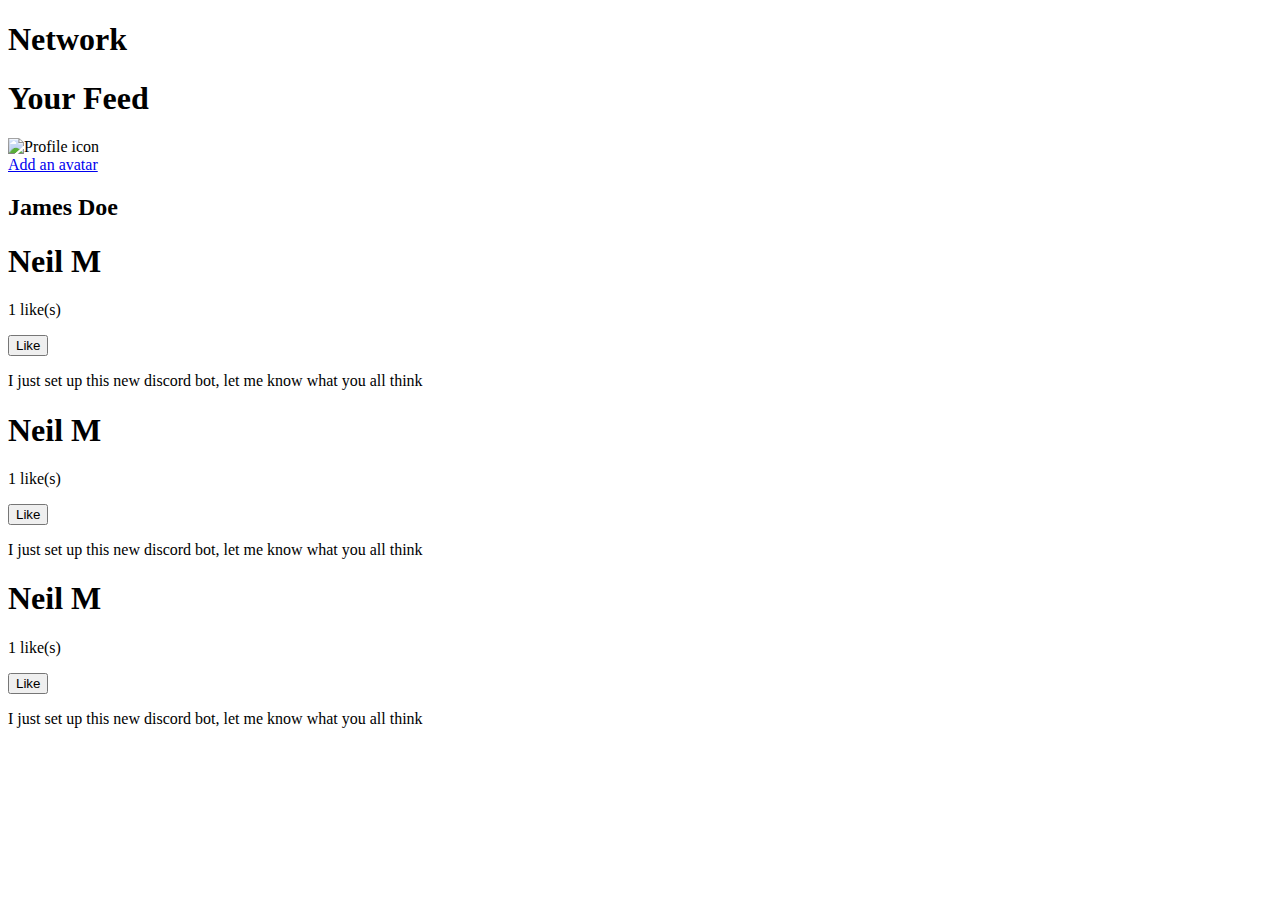
==== Part II/likes.html @ ea939839 "adding new changes" ====
<!DOCTYPE html>
<html lang="en">
    <head>
        <meta charset="utf-8">
        <title>
            Likes part II
        </title>
        <link rel="stylesheet" href="./css/styles.css">
    </head>
    <body>
        <header>
            <nav class="holdnavbar">
                <nav class="navbar">
                    <h1 class="navtittle">
                        Network
                    </h1>
                </nav>
            </nav>
        </header>
        <h1 class="yourFeed">
            Your Feed
        </h1>
        <main>
            <div class="holdbodyright">
                <div class="block1">
                    <div class="ninjacolumn1">
                        <div>
                        <img id="profilepicture" src="./user-circle.png" alt="Profile icon">
                        </div>
                        <a href="#">Add an avatar</a>
                        <h2>
                            James Doe
                        </h2>
                    </div>
                </div>
            </div>
            <div class="holdbodyleft">
                <div class="block2">
                    <div class="head">
                        <h1 class="blocktittle">
                            Neil M
                        </h1>
                        <p class="blockparagraph">
                            <span class="increaseNum">1</span> like(s)
                        </p>
                        <button class="likeButton" onclick="increaselikes()">
                            Like
                        </button>
                    </div>
                    <div class="footer">
                        <p class="description">
                            I just set up this new discord bot, let me know what you all think <a href="#"></a>
                        </p>
                    </div>
                </div>
                <div class="block2">
                    <div class="head">
                        <h1 class="blocktittle">
                            Neil M
                        </h1>
                        <p class="blockparagraph">
                            <span class="increaseNum">1</span> like(s)
                        </p>
                        <button class="likeButton" onclick="increaselikes()">
                            Like
                        </button>
                    </div>
                    <div class="footer">
                        <p class="description">
                            I just set up this new discord bot, let me know what you all think <a href="#"></a>
                        </p>
                    </div>
                </div>
                <div class="block2">
                    <div class="head">
                        <h1 class="blocktittle">
                            Neil M
                        </h1>
                        <p class="blockparagraph">
                            <span class="increaseNum">1</span> like(s)
                        </p>
                        <button class="likeButton" onclick="increaselikes()">
                            Like
                        </button>
                    </div>
                    <div class="footer">
                        <p class="description">
                            I just set up this new discord bot, let me know what you all think <a href="#"></a>
                        </p>
                    </div>
                </div>
            </div>
        </main>
        <script src="./js/index.js"></script>
    </body>
</html>
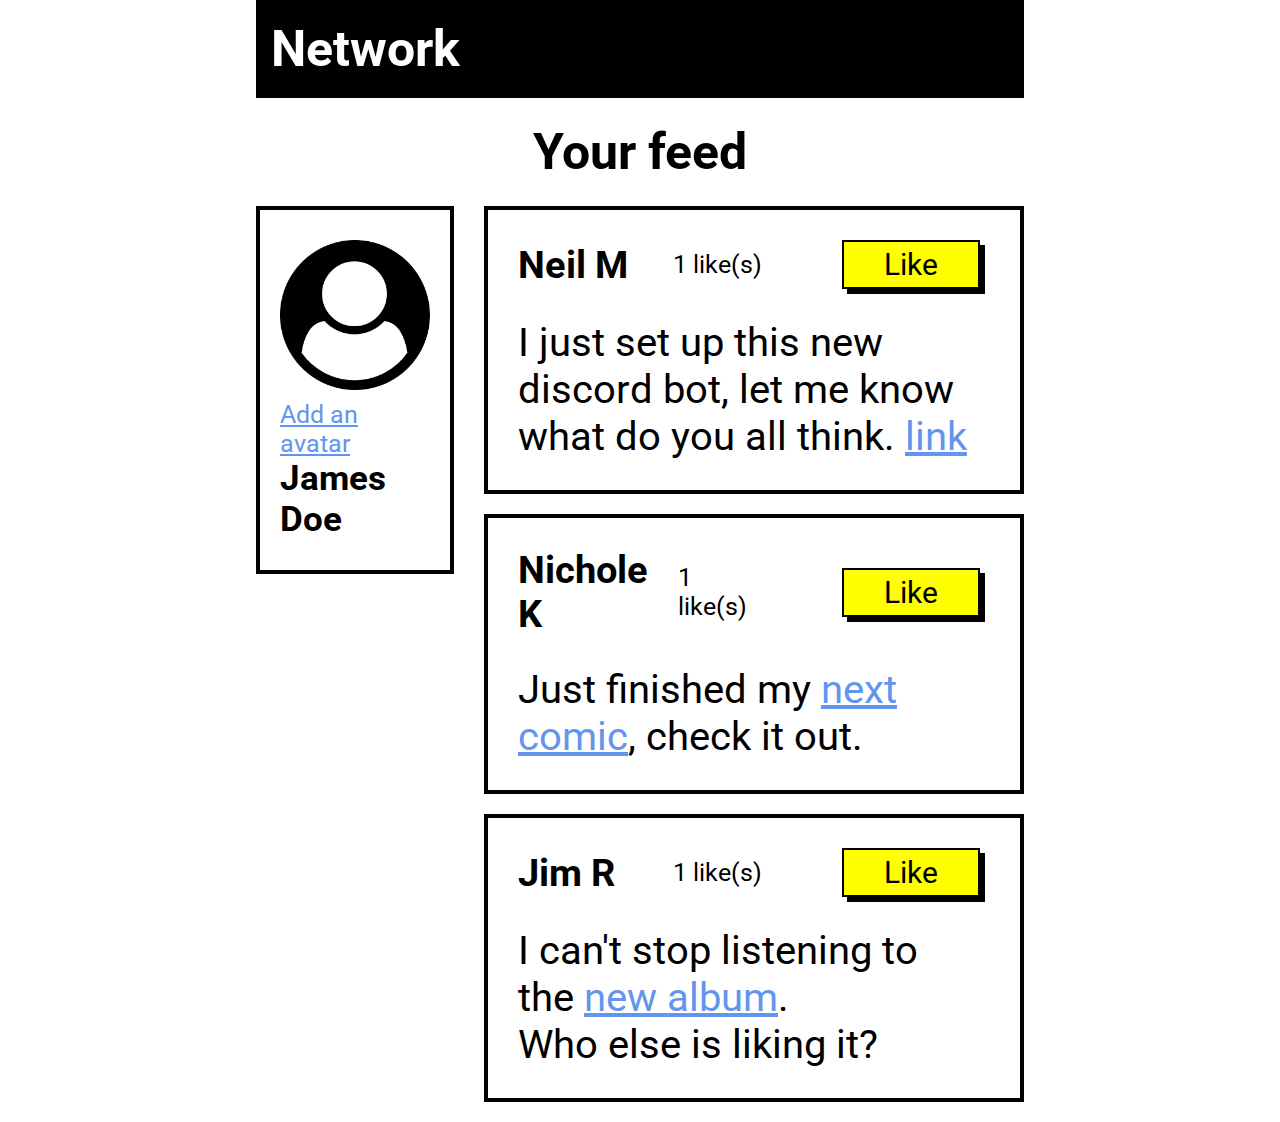
==== commit e380ca92: "Adding Changes" ====
--- a/Part II/likes.html
+++ b/Part II/likes.html
@@ -1,96 +1,64 @@
 <!DOCTYPE html>
 <html lang="en">
     <head>
-        <meta charset="utf-8">
         <title>
-            Likes part II
+            Likes
         </title>
+        <meta charset="UTF-8">
         <link rel="stylesheet" href="./css/styles.css">
     </head>
+
     <body>
-        <header>
-            <nav class="holdnavbar">
-                <nav class="navbar">
-                    <h1 class="navtittle">
-                        Network
-                    </h1>
-                </nav>
-            </nav>
-        </header>
-        <h1 class="yourFeed">
-            Your Feed
-        </h1>
-        <main>
-            <div class="holdbodyright">
-                <div class="block1">
-                    <div class="ninjacolumn1">
-                        <div>
-                        <img id="profilepicture" src="./user-circle.png" alt="Profile icon">
+        <div class="topBar">
+            <h1>Network</h1>
+        </div>
+        <p class="feed">Your feed</p>
+        <div class="container">
+            <div class="leftColumn">
+                <img src="./../user-circle.png" alt="user picture" class="profilePic">
+                <a href="#">Add an avatar</a>
+                <p class="name">James Doe</p>
+            </div>
+            
+            <div class="rightColumn">
+                <div class="userInfo">
+                    <div class="upperInfo">
+                        <h2 class="userName">Neil M</h1>    
+                        <div class="topRightSide">
+                            <p><span class="likesValue1">1</span> like(s)</p>
+                        <button class="likes" onclick="changeValue1()">Like</button>
                         </div>
-                        <a href="#">Add an avatar</a>
-                        <h2>
-                            James Doe
-                        </h2>
+                    </div>
+                    <div>
+                        <p class="post">I just set up this new discord bot, let me know what do you all think. <a href="#">link</a></p>
+                    </div>
+                </div>
+                <div class="userInfo">
+                    <div class="upperInfo">
+                        <h2 class="userName">Nichole K</h1>
+                        <div class="topRightSide">
+                            <p><span class="likesValue2">1</span> like(s)</p>
+                            <button class="likes" onclick="changeValue2()">Like</button>
+                        </div>
+                    </div>
+                    <div>
+                        <p class="post">Just finished my <a href="#">next comic</a>, check it out.</p>
+                    </div>
+                </div>
+                <div class="userInfo">
+                    <div class="upperInfo">
+                        <h2 class="userName">Jim R</h1>
+                        <div class="topRightSide">
+                            <p><span class="likesValue3">1</span> like(s)</p>
+                            <button class="likes" onclick="changeValue3()">Like</button>
+                        </div>
+                    </div>
+                    <div>
+                        <p class="post">I can't stop listening to the <a href="#">new album</a>.<br> Who else is liking it?</p>
                     </div>
                 </div>
             </div>
-            <div class="holdbodyleft">
-                <div class="block2">
-                    <div class="head">
-                        <h1 class="blocktittle">
-                            Neil M
-                        </h1>
-                        <p class="blockparagraph">
-                            <span class="increaseNum">1</span> like(s)
-                        </p>
-                        <button class="likeButton" onclick="increaselikes()">
-                            Like
-                        </button>
-                    </div>
-                    <div class="footer">
-                        <p class="description">
-                            I just set up this new discord bot, let me know what you all think <a href="#"></a>
-                        </p>
-                    </div>
-                </div>
-                <div class="block2">
-                    <div class="head">
-                        <h1 class="blocktittle">
-                            Neil M
-                        </h1>
-                        <p class="blockparagraph">
-                            <span class="increaseNum">1</span> like(s)
-                        </p>
-                        <button class="likeButton" onclick="increaselikes()">
-                            Like
-                        </button>
-                    </div>
-                    <div class="footer">
-                        <p class="description">
-                            I just set up this new discord bot, let me know what you all think <a href="#"></a>
-                        </p>
-                    </div>
-                </div>
-                <div class="block2">
-                    <div class="head">
-                        <h1 class="blocktittle">
-                            Neil M
-                        </h1>
-                        <p class="blockparagraph">
-                            <span class="increaseNum">1</span> like(s)
-                        </p>
-                        <button class="likeButton" onclick="increaselikes()">
-                            Like
-                        </button>
-                    </div>
-                    <div class="footer">
-                        <p class="description">
-                            I just set up this new discord bot, let me know what you all think <a href="#"></a>
-                        </p>
-                    </div>
-                </div>
-            </div>
-        </main>
+        </div>
         <script src="./js/index.js"></script>
     </body>
 </html>--- a/Part II/css/styles.css
+++ b/Part II/css/styles.css
@@ -0,0 +1,99 @@
+@import url('https://fonts.googleapis.com/css2?family=Roboto:wght@400;700&display=swap');
+*{
+    margin: 0;
+    padding: 0;
+    font-family: 'Roboto', sans-serif;
+}
+
+body{
+    font-family: Arial, Helvetica, sans-serif;
+    font-size: 25px;
+    margin-left: 20%;
+    margin-right: 20%;
+}
+
+.topBar{
+    background-color: black;
+    color: white;
+    padding: 20px 15px;
+    margin-bottom: 20px;
+}
+
+.feed{
+    font-weight: 700;
+    font-size: 50px;
+    text-align: center;
+    margin: 25px 0;
+}
+
+.userInfo{
+    padding: 30px 40px 30px 30px;
+    border: 4px solid black;
+    margin-bottom: 20px;
+}
+
+.upperInfo{
+    display: flex;
+    flex-direction: row;
+    align-items: center;
+    justify-content: space-between;
+    margin-bottom: 30px;
+}
+
+.topRightSide{
+    display: flex;
+    flex-direction: row;
+    justify-content: space-between;
+    align-items: center;
+}
+
+.likes{
+    background-color: yellow;
+    color: black;
+    font-size: 30px;
+    border: 2px solid black;
+    box-shadow: 5px 5px black;
+    padding: 5px 40px;
+    margin-left: 80px;
+}
+
+.container{
+    display: flex;
+    flex-direction: row;
+    justify-content: space-between;
+}
+
+.leftColumn{
+    display: flex;
+    flex-direction: column;
+    align-items: center;
+    justify-content: space-between;
+    border: 4px solid black;
+    flex: 1.3;
+    margin-right: 30px;
+    height: 300px;
+    padding: 30px 20px;
+}
+
+.profilePic{
+    height: 150px;
+    width: auto;
+    margin-bottom: 10px;
+}
+
+.rightColumn{
+    flex: 5;
+}
+
+a{
+    color: cornflowerblue;
+}
+
+.name{
+    font-weight: 700;
+    font-size: 35px;
+}
+
+.post{
+    font-size: 40px;
+}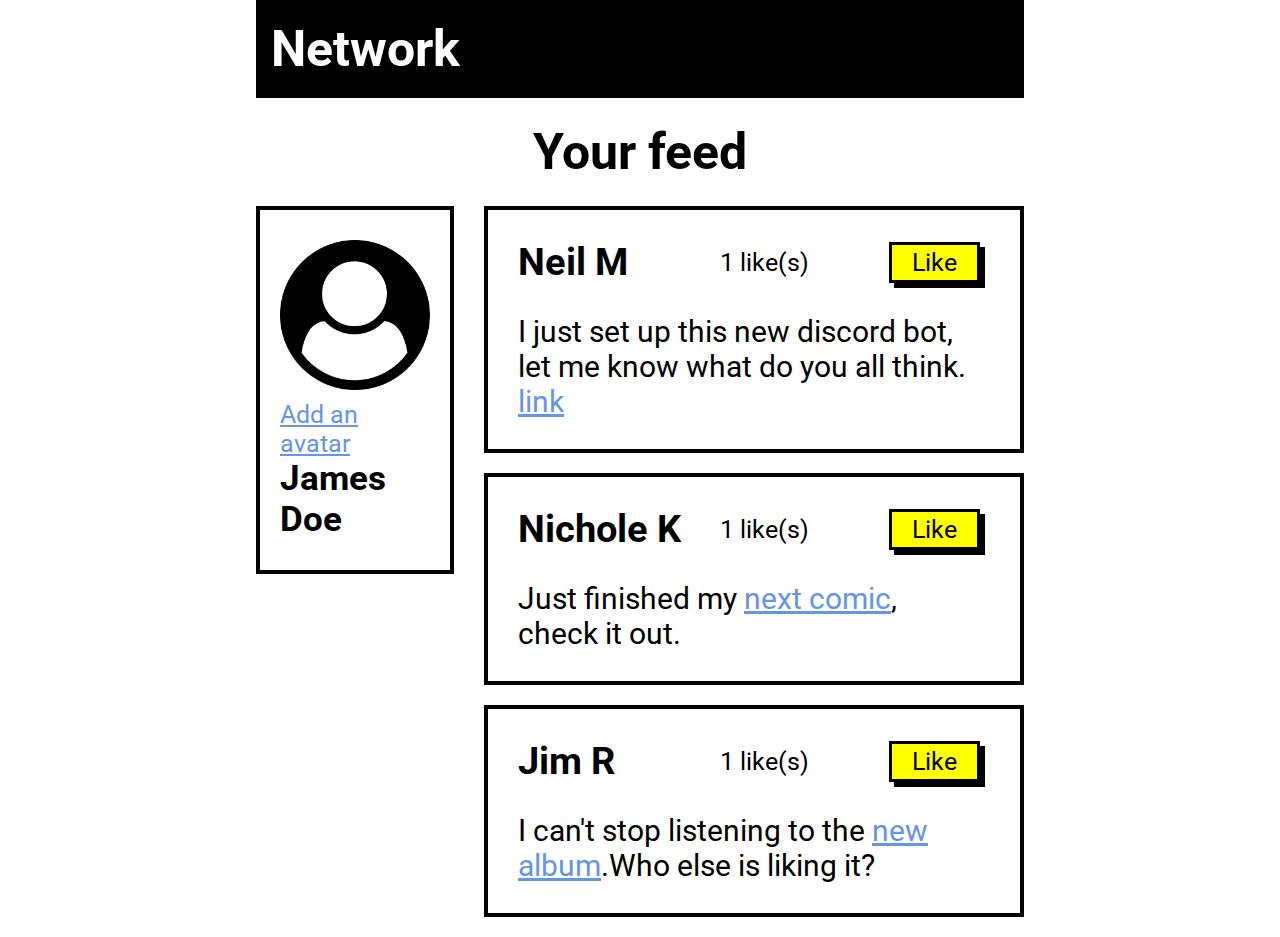
==== commit 0141fe9c: "all working good" ====
--- a/Part II/likes.html
+++ b/Part II/likes.html
@@ -4,57 +4,71 @@
         <title>
             Likes
         </title>
-        <meta charset="UTF-8">
+        <meta charset="utf-8">
         <link rel="stylesheet" href="./css/styles.css">
     </head>
-
     <body>
-        <div class="topBar">
+        <div class="tittleNavBar">
             <h1>Network</h1>
         </div>
-        <p class="feed">Your feed</p>
-        <div class="container">
-            <div class="leftColumn">
-                <img src="./../user-circle.png" alt="user picture" class="profilePic">
+        <p class="tittle2">Your feed</p>
+        <div class="containerblocks">
+            <div class="blockleft">
+                <img src="./../user-circle.png" alt="user icon" class="profilePic">
                 <a href="#">Add an avatar</a>
                 <p class="name">James Doe</p>
             </div>
             
-            <div class="rightColumn">
-                <div class="userInfo">
-                    <div class="upperInfo">
+            <div class="containerRight">
+                <div class="userData">
+                    <div class="blockInfo">
                         <h2 class="userName">Neil M</h1>    
-                        <div class="topRightSide">
-                            <p><span class="likesValue1">1</span> like(s)</p>
-                        <button class="likes" onclick="changeValue1()">Like</button>
+                        <div class="containerNumberLikes">
+                            <p>
+                                <span class="likesNumber1">1</span>
+                                like(s)
+                            </p>
+                        <button class="likes" onclick="increaselikes1()">
+                            Like
+                        </button>
                         </div>
                     </div>
                     <div>
-                        <p class="post">I just set up this new discord bot, let me know what do you all think. <a href="#">link</a></p>
+                        <p class="commnet">I just set up this new discord bot, let me know what do you all think. <a href="#">link</a></p>
                     </div>
                 </div>
-                <div class="userInfo">
-                    <div class="upperInfo">
+                <div class="userData">
+                    <div class="blockInfo">
                         <h2 class="userName">Nichole K</h1>
-                        <div class="topRightSide">
-                            <p><span class="likesValue2">1</span> like(s)</p>
-                            <button class="likes" onclick="changeValue2()">Like</button>
+                        <div class="containerNumberLikes">
+                            <p>
+                                <span class="likesNumber2">1</span>
+                                like(s)
+                            </p>
+                            <button class="likes" onclick="increaselikes2()">
+                                Like
+                            </button>
                         </div>
                     </div>
                     <div>
-                        <p class="post">Just finished my <a href="#">next comic</a>, check it out.</p>
+                        <p class="commnet">Just finished my <a href="#">next comic</a>, check it out.</p>
                     </div>
                 </div>
-                <div class="userInfo">
-                    <div class="upperInfo">
+                <div class="userData">
+                    <div class="blockInfo">
                         <h2 class="userName">Jim R</h1>
-                        <div class="topRightSide">
-                            <p><span class="likesValue3">1</span> like(s)</p>
-                            <button class="likes" onclick="changeValue3()">Like</button>
+                        <div class="containerNumberLikes">
+                            <p>
+                                <span class="likesNumber3">1</span>
+                                like(s)
+                            </p>
+                            <button class="likes" onclick="increaselikes3()">
+                                Like
+                            </button>
                         </div>
                     </div>
                     <div>
-                        <p class="post">I can't stop listening to the <a href="#">new album</a>.<br> Who else is liking it?</p>
+                        <p class="commnet">I can't stop listening to the <a href="#">new album</a>.Who else is liking it?</p>
                     </div>
                 </div>
             </div>
--- a/Part II/css/styles.css
+++ b/Part II/css/styles.css
@@ -4,66 +4,59 @@
     padding: 0;
     font-family: 'Roboto', sans-serif;
 }
-
+                                        /*NAVBAR*/
 body{
     font-family: Arial, Helvetica, sans-serif;
     font-size: 25px;
     margin-left: 20%;
     margin-right: 20%;
 }
-
-.topBar{
+.tittleNavBar{
     background-color: black;
     color: white;
     padding: 20px 15px;
     margin-bottom: 20px;
 }
-
-.feed{
+.tittle2{
     font-weight: 700;
     font-size: 50px;
     text-align: center;
     margin: 25px 0;
 }
-
-.userInfo{
+.userData{
     padding: 30px 40px 30px 30px;
     border: 4px solid black;
     margin-bottom: 20px;
 }
-
-.upperInfo{
+.blockInfo{
     display: flex;
     flex-direction: row;
     align-items: center;
     justify-content: space-between;
     margin-bottom: 30px;
 }
-
-.topRightSide{
+.containerNumberLikes{
     display: flex;
     flex-direction: row;
     justify-content: space-between;
     align-items: center;
+    align-content: center;
 }
-
 .likes{
     background-color: yellow;
     color: black;
-    font-size: 30px;
-    border: 2px solid black;
+    font-size: 25px;
+    border: 3px solid black;
     box-shadow: 5px 5px black;
-    padding: 5px 40px;
+    padding: 3px 20px;
     margin-left: 80px;
 }
-
-.container{
+.containerblocks{
     display: flex;
     flex-direction: row;
     justify-content: space-between;
 }
-
-.leftColumn{
+.blockleft{
     display: flex;
     flex-direction: column;
     align-items: center;
@@ -74,26 +67,21 @@
     height: 300px;
     padding: 30px 20px;
 }
-
 .profilePic{
     height: 150px;
     width: auto;
     margin-bottom: 10px;
 }
-
-.rightColumn{
+.containerRight{
     flex: 5;
 }
-
 a{
     color: cornflowerblue;
 }
-
 .name{
     font-weight: 700;
     font-size: 35px;
 }
-
-.post{
-    font-size: 40px;
+.commnet{
+    font-size: 30px;
 }